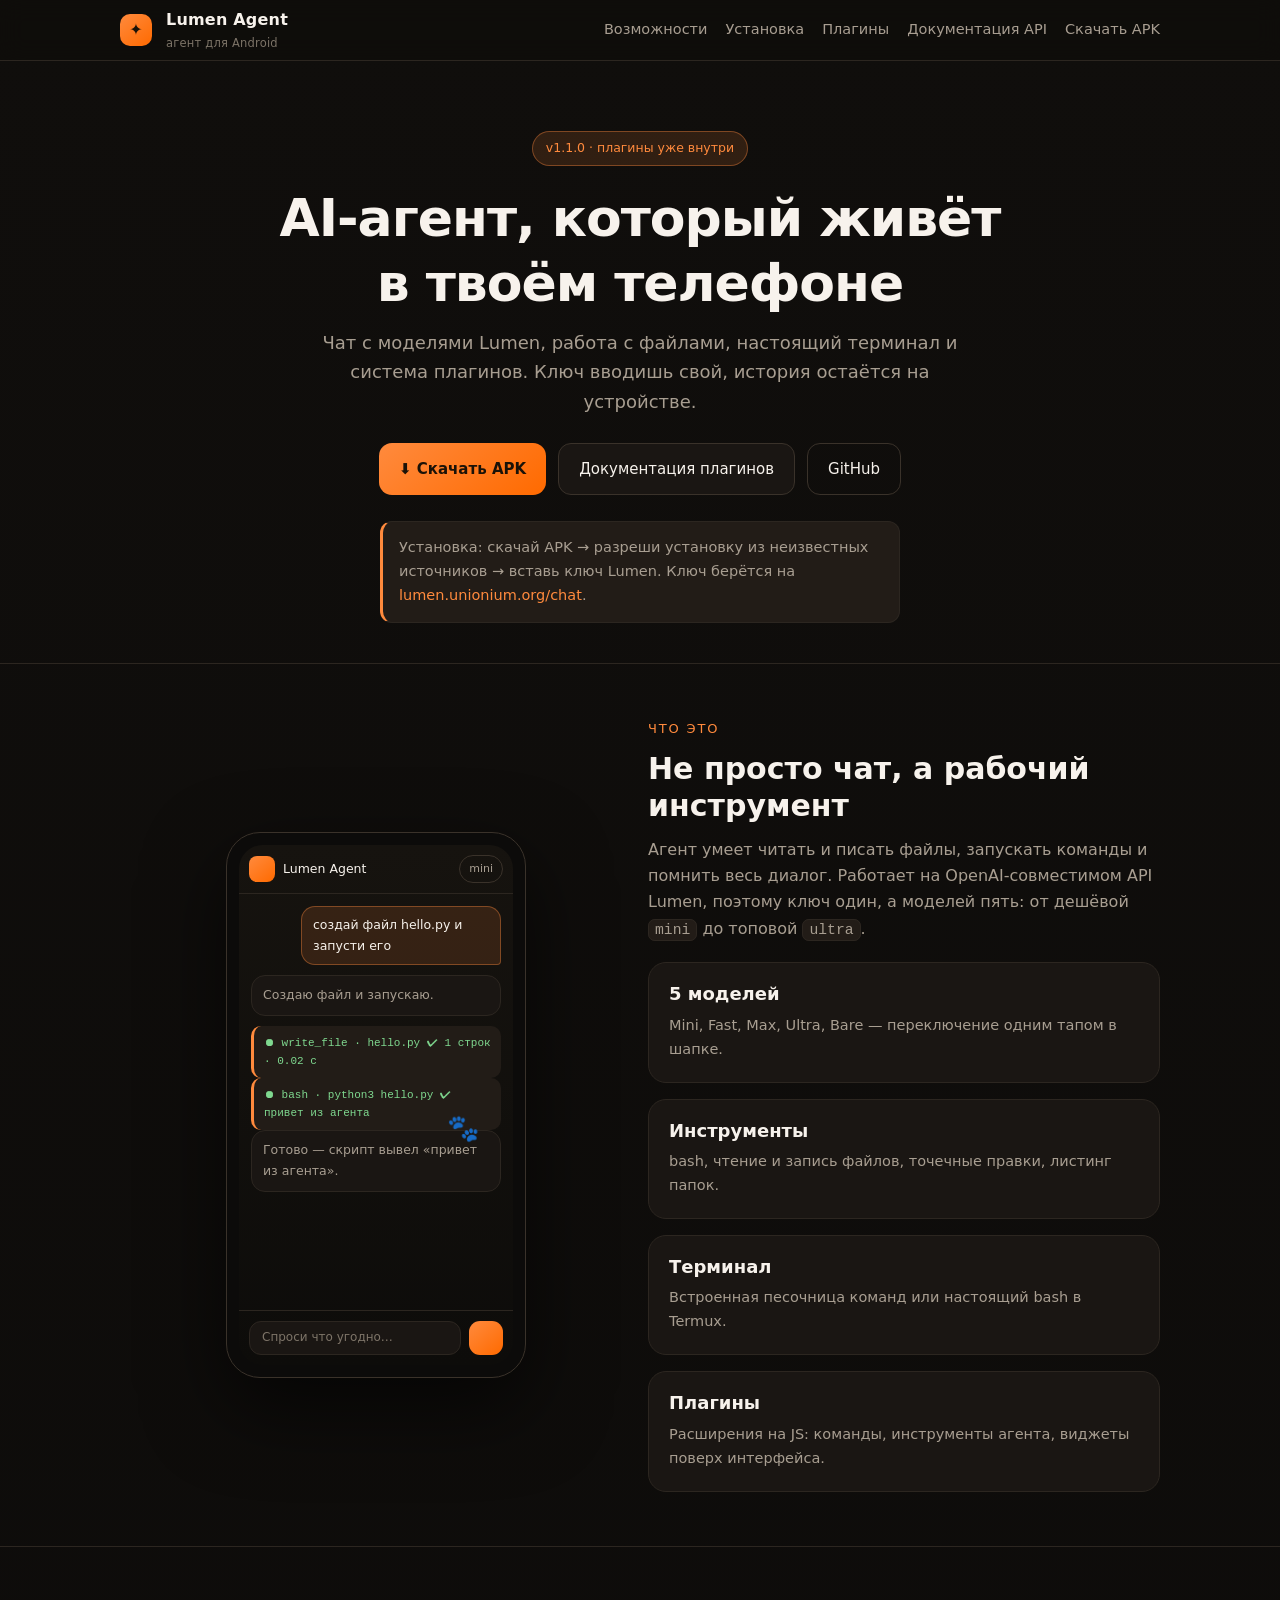
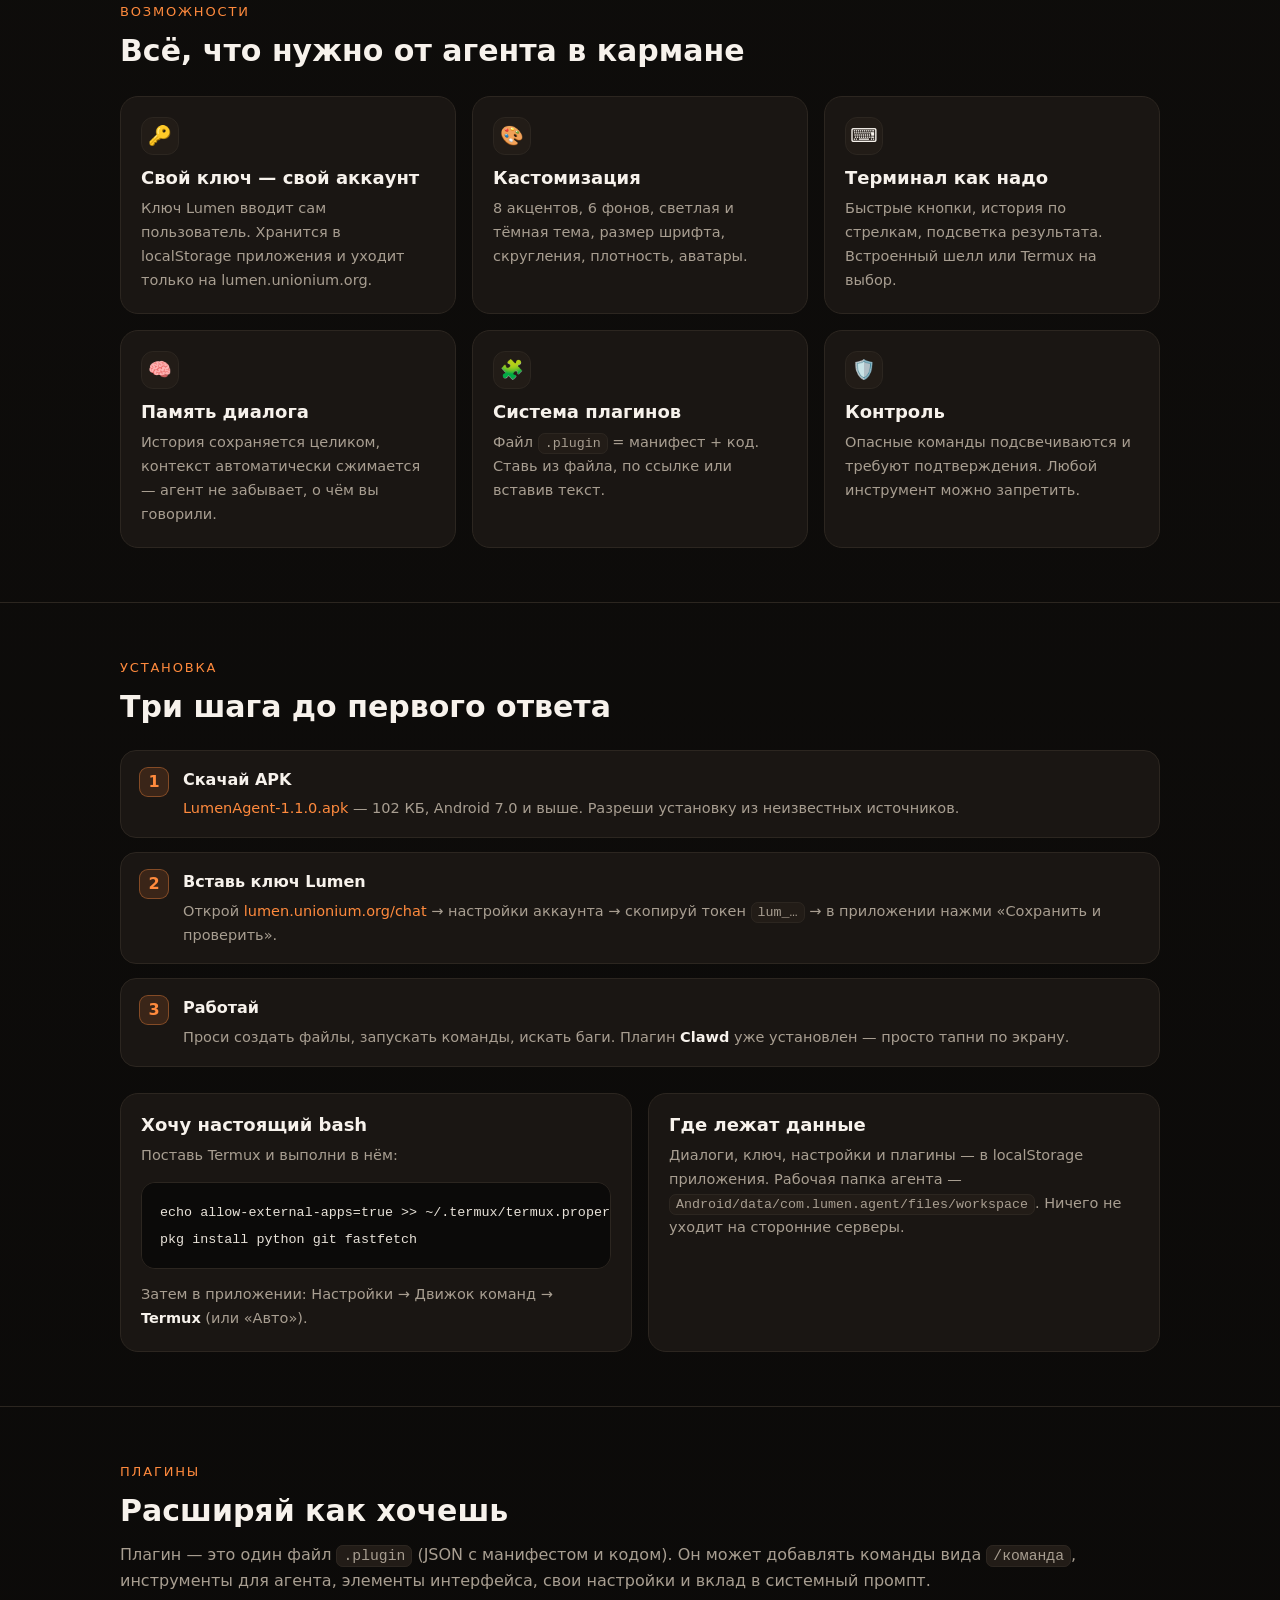
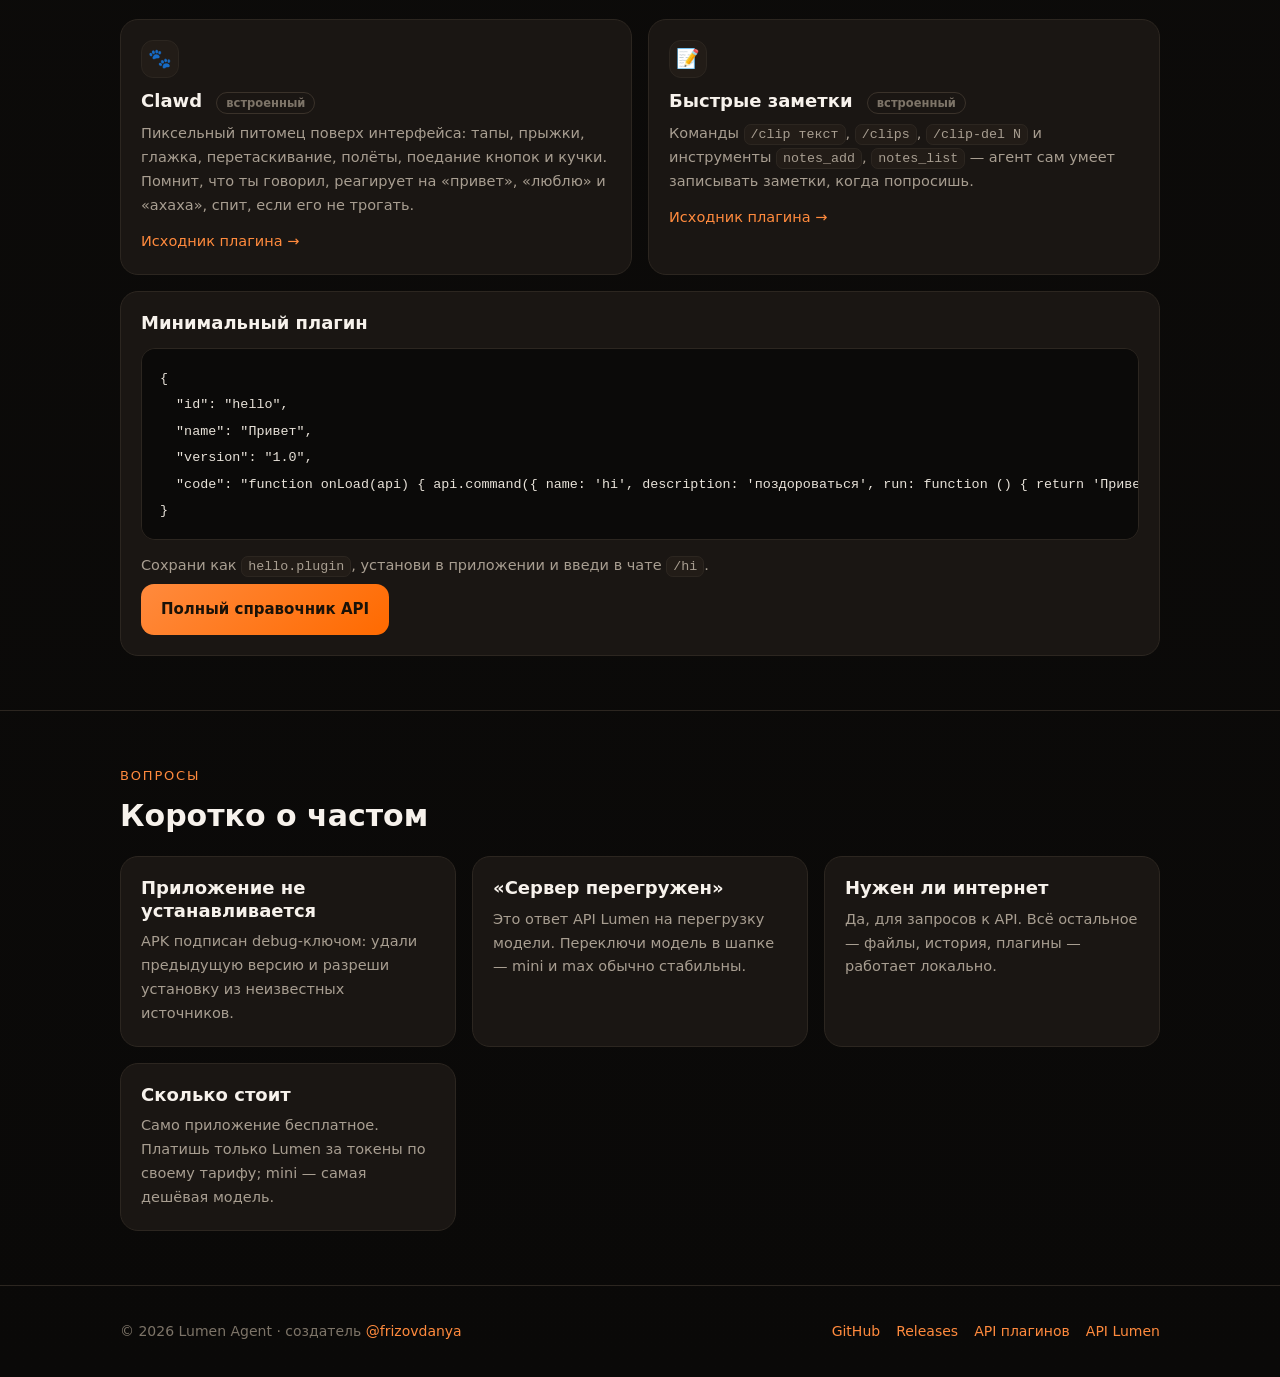
==== docs/index.html @ c400d5ae "Lumen Agent 1.1.0: GUI, система плагинов (Clawd, Быстрые заметки), документация, сборка APK" ====
<!DOCTYPE html>
<html lang="ru">
<head>
<meta charset="utf-8">
<meta name="viewport" content="width=device-width, initial-scale=1">
<title>Lumen Agent — AI-агент для Android с плагинами</title>
<meta name="description" content="AI-агент в кармане: чат с моделями Lumen, файлы, терминал, система плагинов. Бесплатный APK.">
<meta property="og:title" content="Lumen Agent — AI-агент для Android с плагинами">
<meta property="og:description" content="Чат с моделями Lumen, работа с файлами, терминал и система плагинов. Свой API-ключ, всё локально.">
<link rel="stylesheet" href="styles.css">
</head>
<body>

<header class="site">
  <div class="wrap">
    <div class="logo">✦</div>
    <div class="bname">Lumen Agent<span>агент для Android</span></div>
    <nav class="top" id="nav">
      <a href="#features">Возможности</a>
      <a href="#install">Установка</a>
      <a href="#plugins">Плагины</a>
      <a href="plugins.html">Документация API</a>
      <a href="https://github.com/frizovdanyash/agentlumenapi/releases">Скачать APK</a>
    </nav>
    <button class="burger" id="burger">Меню</button>
  </div>
</header>

<section class="hero">
  <div class="wrap">
    <div class="pill">v1.1.0 · плагины уже внутри</div>
    <h1>AI-агент, который живёт<br>в твоём телефоне</h1>
    <p class="lead">Чат с моделями Lumen, работа с файлами, настоящий терминал и система плагинов.
      Ключ вводишь свой, история остаётся на устройстве.</p>
    <div class="cta">
      <a class="btn primary" href="https://github.com/frizovdanyash/agentlumenapi/releases/latest/download/LumenAgent-1.1.0.apk">⬇ Скачать APK</a>
      <a class="btn" href="plugins.html">Документация плагинов</a>
      <a class="btn ghost" href="https://github.com/frizovdanyash/agentlumenapi">GitHub</a>
    </div>
    <p class="note" style="max-width:520px;margin:26px auto 0;text-align:left">
      Установка: скачай APK → разреши установку из неизвестных источников → вставь ключ Lumen.
      Ключ берётся на <a href="https://lumen.unionium.org/chat">lumen.unionium.org/chat</a>.
    </p>
  </div>
</section>

<section>
  <div class="wrap grid g2" style="align-items:center">
    <div class="phone">
      <div class="screen">
        <div class="phead"><div class="dot"></div><div style="font-size:12.5px">Lumen Agent</div><div class="chip">mini</div></div>
        <div class="pbody">
          <div class="bub">создай файл hello.py и запусти его</div>
          <div class="ans">Создаю файл и запускаю.</div>
          <div class="tool">⏺ write_file · hello.py ✔ 1 строк · 0.02 с</div>
          <div class="tool">⏺ bash · python3 hello.py ✔ привет из агента</div>
          <div class="ans">Готово — скрипт вывел «привет из агента».</div>
          <div class="pet"><div class="pixel">🐾</div></div>
        </div>
        <div class="composer"><div class="inp">Спроси что угодно…</div><div class="send"></div></div>
      </div>
    </div>
    <div>
      <div class="kicker">Что это</div>
      <h2>Не просто чат, а рабочий инструмент</h2>
      <p>Агент умеет читать и писать файлы, запускать команды и помнить весь диалог. Работает на
        OpenAI-совместимом API Lumen, поэтому ключ один, а моделей пять: от дешёвой <code>mini</code> до топовой <code>ultra</code>.</p>
      <div class="grid g2" style="margin-top:20px">
        <div class="card"><h3>5 моделей</h3><p>Mini, Fast, Max, Ultra, Bare — переключение одним тапом в шапке.</p></div>
        <div class="card"><h3>Инструменты</h3><p>bash, чтение и запись файлов, точечные правки, листинг папок.</p></div>
        <div class="card"><h3>Терминал</h3><p>Встроенная песочница команд или настоящий bash в Termux.</p></div>
        <div class="card"><h3>Плагины</h3><p>Расширения на JS: команды, инструменты агента, виджеты поверх интерфейса.</p></div>
      </div>
    </div>
  </div>
</section>

<section id="features">
  <div class="wrap">
    <div class="kicker">Возможности</div>
    <h2>Всё, что нужно от агента в кармане</h2>
    <div class="grid g3" style="margin-top:26px">
      <div class="card"><div class="ico">🔑</div><h3>Свой ключ — свой аккаунт</h3>
        <p>Ключ Lumen вводит сам пользователь. Хранится в localStorage приложения и уходит только на lumen.unionium.org.</p></div>
      <div class="card"><div class="ico">🎨</div><h3>Кастомизация</h3>
        <p>8 акцентов, 6 фонов, светлая и тёмная тема, размер шрифта, скругления, плотность, аватары.</p></div>
      <div class="card"><div class="ico">⌨️</div><h3>Терминал как надо</h3>
        <p>Быстрые кнопки, история по стрелкам, подсветка результата. Встроенный шелл или Termux на выбор.</p></div>
      <div class="card"><div class="ico">🧠</div><h3>Память диалога</h3>
        <p>История сохраняется целиком, контекст автоматически сжимается — агент не забывает, о чём вы говорили.</p></div>
      <div class="card"><div class="ico">🧩</div><h3>Система плагинов</h3>
        <p>Файл <code>.plugin</code> = манифест + код. Ставь из файла, по ссылке или вставив текст.</p></div>
      <div class="card"><div class="ico">🛡️</div><h3>Контроль</h3>
        <p>Опасные команды подсвечиваются и требуют подтверждения. Любой инструмент можно запретить.</p></div>
    </div>
  </div>
</section>

<section id="install">
  <div class="wrap">
    <div class="kicker">Установка</div>
    <h2>Три шага до первого ответа</h2>
    <div class="steps" style="margin-top:24px">
      <div class="step"><div class="n">1</div><div><b>Скачай APK</b>
        <p><a href="https://github.com/frizovdanyash/agentlumenapi/releases/latest/download/LumenAgent-1.1.0.apk">LumenAgent-1.1.0.apk</a> — 102 КБ, Android 7.0 и выше. Разреши установку из неизвестных источников.</p></div></div>
      <div class="step"><div class="n">2</div><div><b>Вставь ключ Lumen</b>
        <p>Открой <a href="https://lumen.unionium.org/chat">lumen.unionium.org/chat</a> → настройки аккаунта → скопируй токен <code>lum_…</code> →
          в приложении нажми «Сохранить и проверить».</p></div></div>
      <div class="step"><div class="n">3</div><div><b>Работай</b>
        <p>Проси создать файлы, запускать команды, искать баги. Плагин <strong>Clawd</strong> уже установлен — просто тапни по экрану.</p></div></div>
    </div>
    <div class="grid g2" style="margin-top:26px">
      <div class="card"><h3>Хочу настоящий bash</h3>
        <p>Поставь Termux и выполни в нём:</p>
        <pre><code>echo allow-external-apps=true &gt;&gt; ~/.termux/termux.properties
pkg install python git fastfetch</code></pre>
        <p>Затем в приложении: Настройки → Движок команд → <strong>Termux</strong> (или «Авто»).</p></div>
      <div class="card"><h3>Где лежат данные</h3>
        <p>Диалоги, ключ, настройки и плагины — в localStorage приложения. Рабочая папка агента —
          <code>Android/data/com.lumen.agent/files/workspace</code>. Ничего не уходит на сторонние серверы.</p></div>
    </div>
  </div>
</section>

<section id="plugins">
  <div class="wrap">
    <div class="kicker">Плагины</div>
    <h2>Расширяй как хочешь</h2>
    <p>Плагин — это один файл <code>.plugin</code> (JSON с манифестом и кодом). Он может добавлять команды вида
      <code>/команда</code>, инструменты для агента, элементы интерфейса, свои настройки и вклад в системный промпт.</p>
    <div class="grid g2" style="margin-top:24px">
      <div class="card">
        <div class="ico">🐾</div><h3>Clawd <span class="badge">встроенный</span></h3>
        <p>Пиксельный питомец поверх интерфейса: тапы, прыжки, глажка, перетаскивание, полёты, поедание кнопок и кучки.
          Помнит, что ты говорил, реагирует на «привет», «люблю» и «ахаха», спит, если его не трогать.</p>
        <p style="margin-top:12px"><a href="https://github.com/frizovdanyash/agentlumenapi/blob/main/plugins/clawd_pet.plugin">Исходник плагина →</a></p>
      </div>
      <div class="card">
        <div class="ico">📝</div><h3>Быстрые заметки <span class="badge">встроенный</span></h3>
        <p>Команды <code>/clip текст</code>, <code>/clips</code>, <code>/clip-del N</code> и инструменты
          <code>notes_add</code>, <code>notes_list</code> — агент сам умеет записывать заметки, когда попросишь.</p>
        <p style="margin-top:12px"><a href="https://github.com/frizovdanyash/agentlumenapi/blob/main/plugins/quick_notes.plugin">Исходник плагина →</a></p>
      </div>
    </div>
    <div class="card" style="margin-top:16px">
      <h3>Минимальный плагин</h3>
      <pre><code>{
  "id": "hello",
  "name": "Привет",
  "version": "1.0",
  "code": "function onLoad(api) { api.command({ name: 'hi', description: 'поздороваться', run: function () { return 'Привет!'; } }); }"
}</code></pre>
      <p>Сохрани как <code>hello.plugin</code>, установи в приложении и введи в чате <code>/hi</code>.</p>
      <a class="btn primary" href="plugins.html" style="margin-top:6px">Полный справочник API</a>
    </div>
  </div>
</section>

<section>
  <div class="wrap">
    <div class="kicker">Вопросы</div>
    <h2>Коротко о частом</h2>
    <div class="grid g2" style="margin-top:22px">
      <div class="card"><h3>Приложение не устанавливается</h3><p>APK подписан debug-ключом: удали предыдущую версию и разреши установку из неизвестных источников.</p></div>
      <div class="card"><h3>«Сервер перегружен»</h3><p>Это ответ API Lumen на перегрузку модели. Переключи модель в шапке — mini и max обычно стабильны.</p></div>
      <div class="card"><h3>Нужен ли интернет</h3><p>Да, для запросов к API. Всё остальное — файлы, история, плагины — работает локально.</p></div>
      <div class="card"><h3>Сколько стоит</h3><p>Само приложение бесплатное. Платишь только Lumen за токены по своему тарифу; mini — самая дешёвая модель.</p></div>
    </div>
  </div>
</section>

<footer>
  <div class="wrap row">
    <div>© 2026 Lumen Agent · создатель <a href="https://t.me/frizovdanya">@frizovdanya</a></div>
    <div style="margin-left:auto;display:flex;gap:16px;flex-wrap:wrap">
      <a href="https://github.com/frizovdanyash/agentlumenapi">GitHub</a>
      <a href="https://github.com/frizovdanyash/agentlumenapi/releases">Releases</a>
      <a href="plugins.html">API плагинов</a>
      <a href="https://lumen.unionium.org/docs">API Lumen</a>
    </div>
  </div>
</footer>

<script src="site.js"></script>
</body>
</html>
---- docs/styles.css ----
:root{
  --a:#ff8a3d; --a2:#ff6a00; --a-soft:rgba(255,138,61,.14); --a-line:rgba(255,138,61,.38);
  --bg:#0f0d0b; --bg2:#141210; --card:#1a1613; --card2:#221c17;
  --line:#2c2620; --line2:#3a322a;
  --text:#f7f2ec; --muted:#a89e91; --muted2:#7d7468;
  --ok:#7fd88f; --info:#7cc7ff;
  --mono:ui-monospace,SFMono-Regular,Menlo,Consolas,"Liberation Mono",monospace;
  --r:18px;
}
*{box-sizing:border-box}
html{scroll-behavior:smooth}
body{
  margin:0;background:radial-gradient(1200px 600px at 50% -10%,#2b1a0d 0%,transparent 60%),linear-gradient(180deg,#100e0c,#0a0908);
  color:var(--text);font:16px/1.65 -apple-system,system-ui,"Segoe UI",Roboto,sans-serif;
}
a{color:var(--a);text-decoration:none}
a:hover{text-decoration:underline}
.wrap{max-width:1080px;margin:0 auto;padding:0 20px}
code{font-family:var(--mono);font-size:.92em;background:var(--card2);border:1px solid var(--line);padding:2px 6px;border-radius:7px}
pre{background:#0b0a09;border:1px solid var(--line);border-radius:14px;padding:16px 18px;overflow:auto;margin:14px 0;position:relative}
pre code{background:none;border:0;padding:0;font-size:13.4px;line-height:1.6;color:#e8e2d9}
h1,h2,h3{line-height:1.25;margin:0 0 12px}
h1{font-size:clamp(30px,6vw,52px);letter-spacing:-.02em}
h2{font-size:clamp(22px,3.4vw,30px);margin-top:0}
h3{font-size:18px}
p{color:var(--muted);margin:0 0 14px}
strong{color:var(--text)}
header.site{position:sticky;top:0;z-index:30;background:rgba(15,13,11,.86);backdrop-filter:blur(12px);border-bottom:1px solid var(--line)}
header.site .wrap{display:flex;align-items:center;gap:14px;height:60px}
.logo{width:32px;height:32px;border-radius:10px;background:linear-gradient(140deg,var(--a),var(--a2));display:grid;place-items:center;font-weight:800;color:#1a1208}
.bname{font-weight:700;letter-spacing:.2px}
.bname span{display:block;font-size:11.5px;color:var(--muted2);font-weight:400}
nav.top{display:flex;gap:18px;margin-left:auto;font-size:14.5px}
nav.top a{color:var(--muted)}
nav.top a:hover{color:var(--text);text-decoration:none}
.burger{display:none;margin-left:auto;background:var(--card);border:1px solid var(--line);border-radius:10px;padding:8px 11px;cursor:pointer}
.hero{padding:70px 0 40px;text-align:center}
.pill{display:inline-flex;align-items:center;gap:8px;padding:6px 13px;border-radius:999px;border:1px solid var(--a-line);
  background:var(--a-soft);color:var(--a);font-size:12.5px;margin-bottom:20px}
.hero p.lead{font-size:18px;max-width:640px;margin:0 auto 26px;color:var(--muted)}
.cta{display:flex;gap:12px;justify-content:center;flex-wrap:wrap}
.btn{display:inline-flex;align-items:center;gap:9px;padding:13px 20px;border-radius:13px;border:1px solid var(--line2);
  background:var(--card);cursor:pointer;font-size:15px;color:var(--text)}
.btn:hover{text-decoration:none;transform:translateY(-1px)}
.btn.primary{background:linear-gradient(140deg,var(--a),var(--a2));border:0;color:#1a1208;font-weight:650}
.btn.ghost{background:transparent}
.grid{display:grid;gap:16px}
.g3{grid-template-columns:repeat(auto-fit,minmax(260px,1fr))}
.g2{grid-template-columns:repeat(auto-fit,minmax(320px,1fr))}
.g4{grid-template-columns:repeat(auto-fit,minmax(190px,1fr))}
.card{background:var(--card);border:1px solid var(--line);border-radius:var(--r);padding:20px}
.card h3{margin-bottom:8px}
.card p{margin:0;font-size:14.5px}
.card .ico{width:38px;height:38px;border-radius:12px;background:var(--card2);border:1px solid var(--line);display:grid;place-items:center;font-size:19px;margin-bottom:12px}
section{padding:54px 0;border-top:1px solid var(--line)}
section:first-of-type{border-top:0}
.kicker{color:var(--a);font-size:13px;letter-spacing:.14em;text-transform:uppercase;margin-bottom:10px}
.steps{counter-reset:s;display:grid;gap:14px}
.step{display:flex;gap:14px;background:var(--card);border:1px solid var(--line);border-radius:16px;padding:16px 18px}
.step .n{width:30px;height:30px;border-radius:9px;background:var(--a-soft);border:1px solid var(--a-line);color:var(--a);
  display:grid;place-items:center;font-weight:700;flex:0 0 auto}
.step b{display:block;margin-bottom:4px}
.step p{margin:0;font-size:14.5px}
table{width:100%;border-collapse:collapse;font-size:14.5px;margin:16px 0}
th,td{border:1px solid var(--line);padding:10px 12px;text-align:left;vertical-align:top}
th{background:var(--card2);font-weight:600}
td code{font-size:12.8px}
.td-1{width:26%}
footer{border-top:1px solid var(--line);padding:34px 0;color:var(--muted2);font-size:14px}
footer .row{display:flex;gap:18px;flex-wrap:wrap;align-items:center}
.phone{width:300px;margin:0 auto;border:1px solid var(--line2);border-radius:34px;background:#0c0b0a;padding:12px;
  box-shadow:0 30px 80px rgba(0,0,0,.6)}
.phone .screen{background:linear-gradient(180deg,#16130f,#0d0c0a);border-radius:24px;overflow:hidden;height:520px;display:flex;flex-direction:column}
.phone .phead{display:flex;align-items:center;gap:8px;padding:10px;border-bottom:1px solid var(--line)}
.phone .dot{width:26px;height:26px;border-radius:8px;background:linear-gradient(140deg,var(--a),var(--a2))}
.phone .chip{margin-left:auto;font-size:11px;padding:4px 9px;border-radius:999px;border:1px solid var(--line2);color:var(--muted)}
.phone .pbody{flex:1;padding:12px;font-size:12.5px;color:var(--muted);overflow:hidden}
.phone .bub{background:var(--a-soft);border:1px solid var(--a-line);border-radius:14px 14px 4px 14px;padding:8px 11px;color:var(--text);margin:0 0 10px auto;max-width:80%;width:fit-content}
.phone .ans{background:var(--card);border:1px solid var(--line);border-radius:14px;padding:9px 11px;margin-bottom:10px}
.phone .tool{border-left:3px solid var(--a);background:var(--card2);border-radius:10px;padding:8px 10px;font-family:var(--mono);font-size:11px;color:var(--ok)}
.phone .composer{margin-top:auto;border-top:1px solid var(--line);padding:10px;display:flex;gap:8px;align-items:center}
.phone .inp{flex:1;height:34px;border-radius:12px;background:var(--card);border:1px solid var(--line);color:var(--muted2);font-size:12px;display:flex;align-items:center;padding:0 12px}
.phone .send{width:34px;height:34px;border-radius:11px;background:linear-gradient(140deg,var(--a),var(--a2))}
.phone .pet{position:relative;height:0}
.phone .pixel{position:absolute;right:22px;bottom:52px;font-size:26px}
.badge{display:inline-block;font-size:11.5px;padding:3px 9px;border-radius:999px;border:1px solid var(--line2);color:var(--muted2);margin-left:8px}
.note{background:var(--card2);border:1px solid var(--line);border-left:3px solid var(--a);border-radius:12px;padding:14px 16px;font-size:14.5px;color:var(--muted)}
.toc{position:sticky;top:76px;align-self:start;font-size:14.5px}
.toc a{display:block;color:var(--muted);padding:5px 0}
.toc a:hover{color:var(--text);text-decoration:none}
.docs-grid{display:grid;grid-template-columns:220px 1fr;gap:34px;align-items:start}
.copy{position:absolute;top:10px;right:10px;font-size:11.5px;padding:5px 9px;border-radius:8px;background:var(--card2);
  border:1px solid var(--line2);color:var(--muted);cursor:pointer}
.copy:hover{color:var(--text)}
.anchor{scroll-margin-top:80px}
@media (max-width:880px){
  nav.top{display:none}
  nav.top.open{display:flex;position:absolute;top:60px;left:0;right:0;background:var(--bg2);border-bottom:1px solid var(--line);
    flex-direction:column;padding:14px 20px;gap:12px}
  .burger{display:block}
  .docs-grid{grid-template-columns:1fr}
  .toc{position:static;border:1px solid var(--line);border-radius:14px;padding:14px;margin-bottom:20px;background:var(--card)}
}
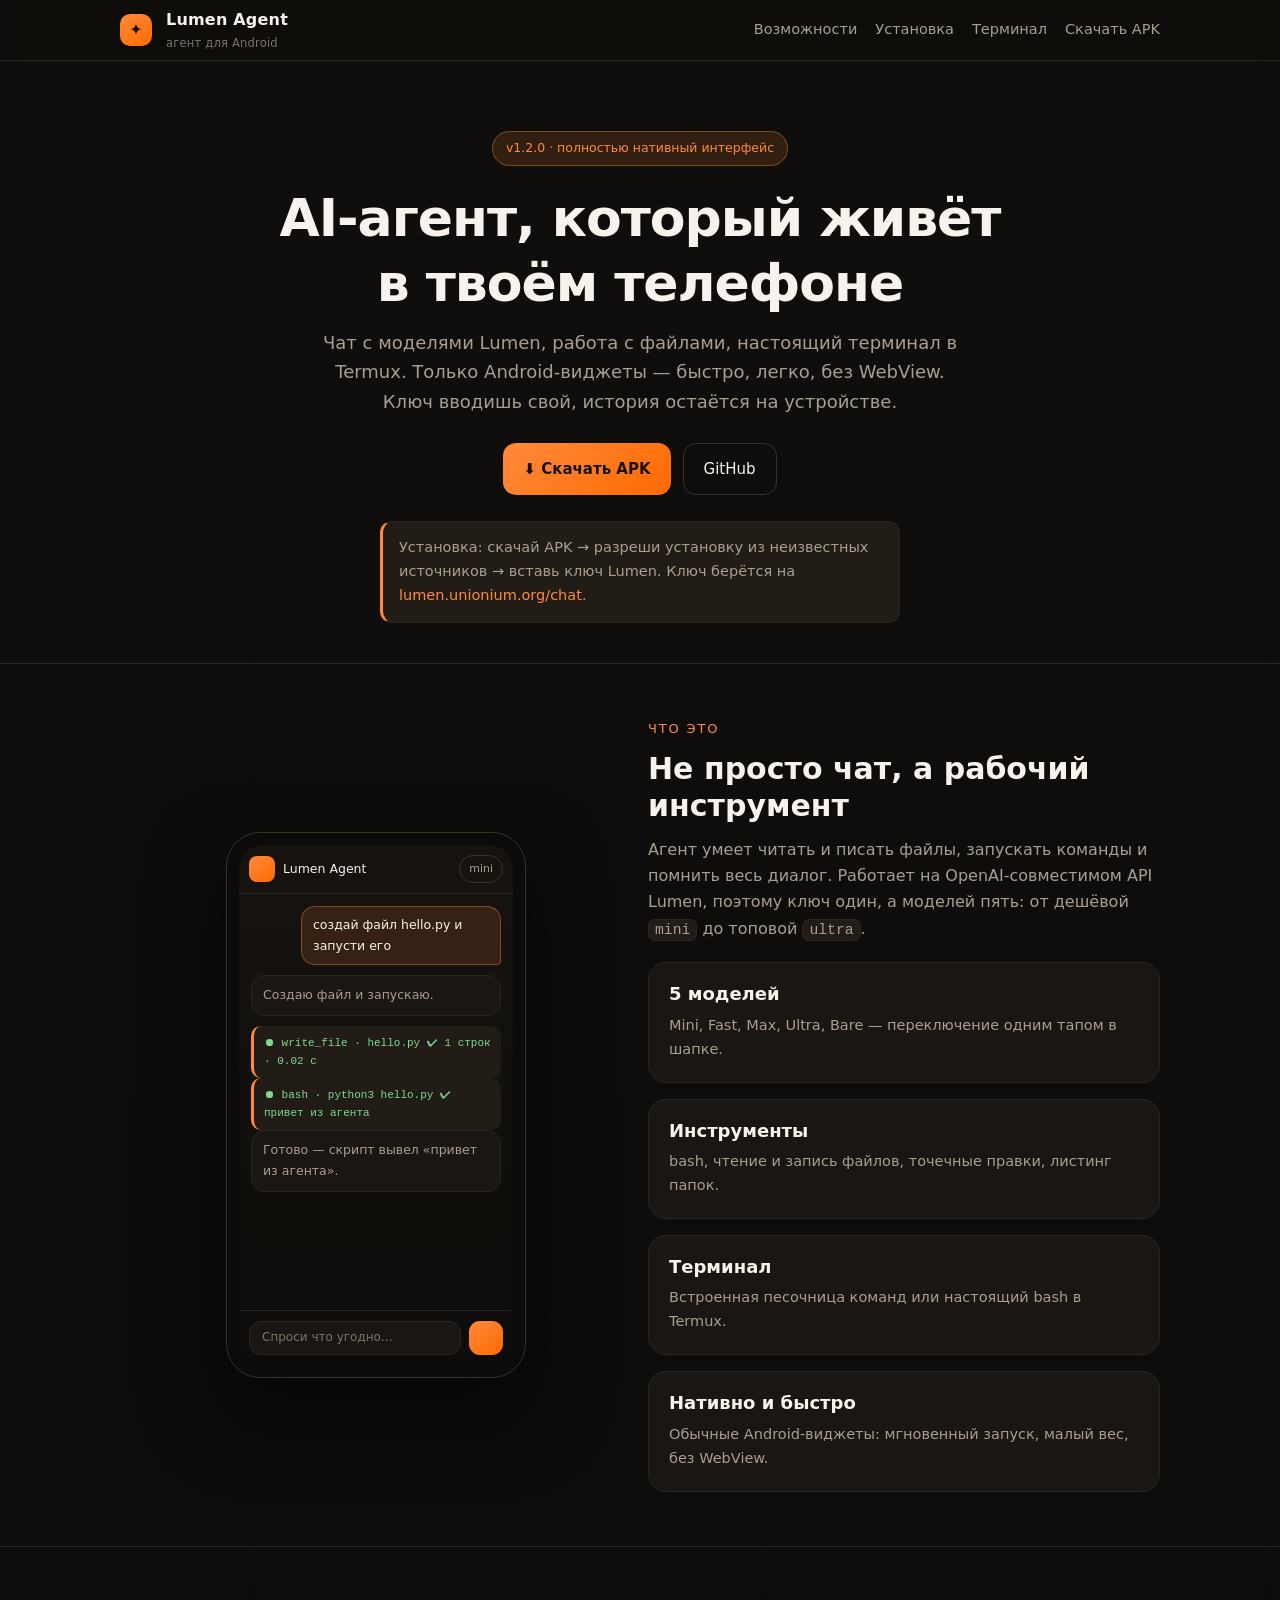
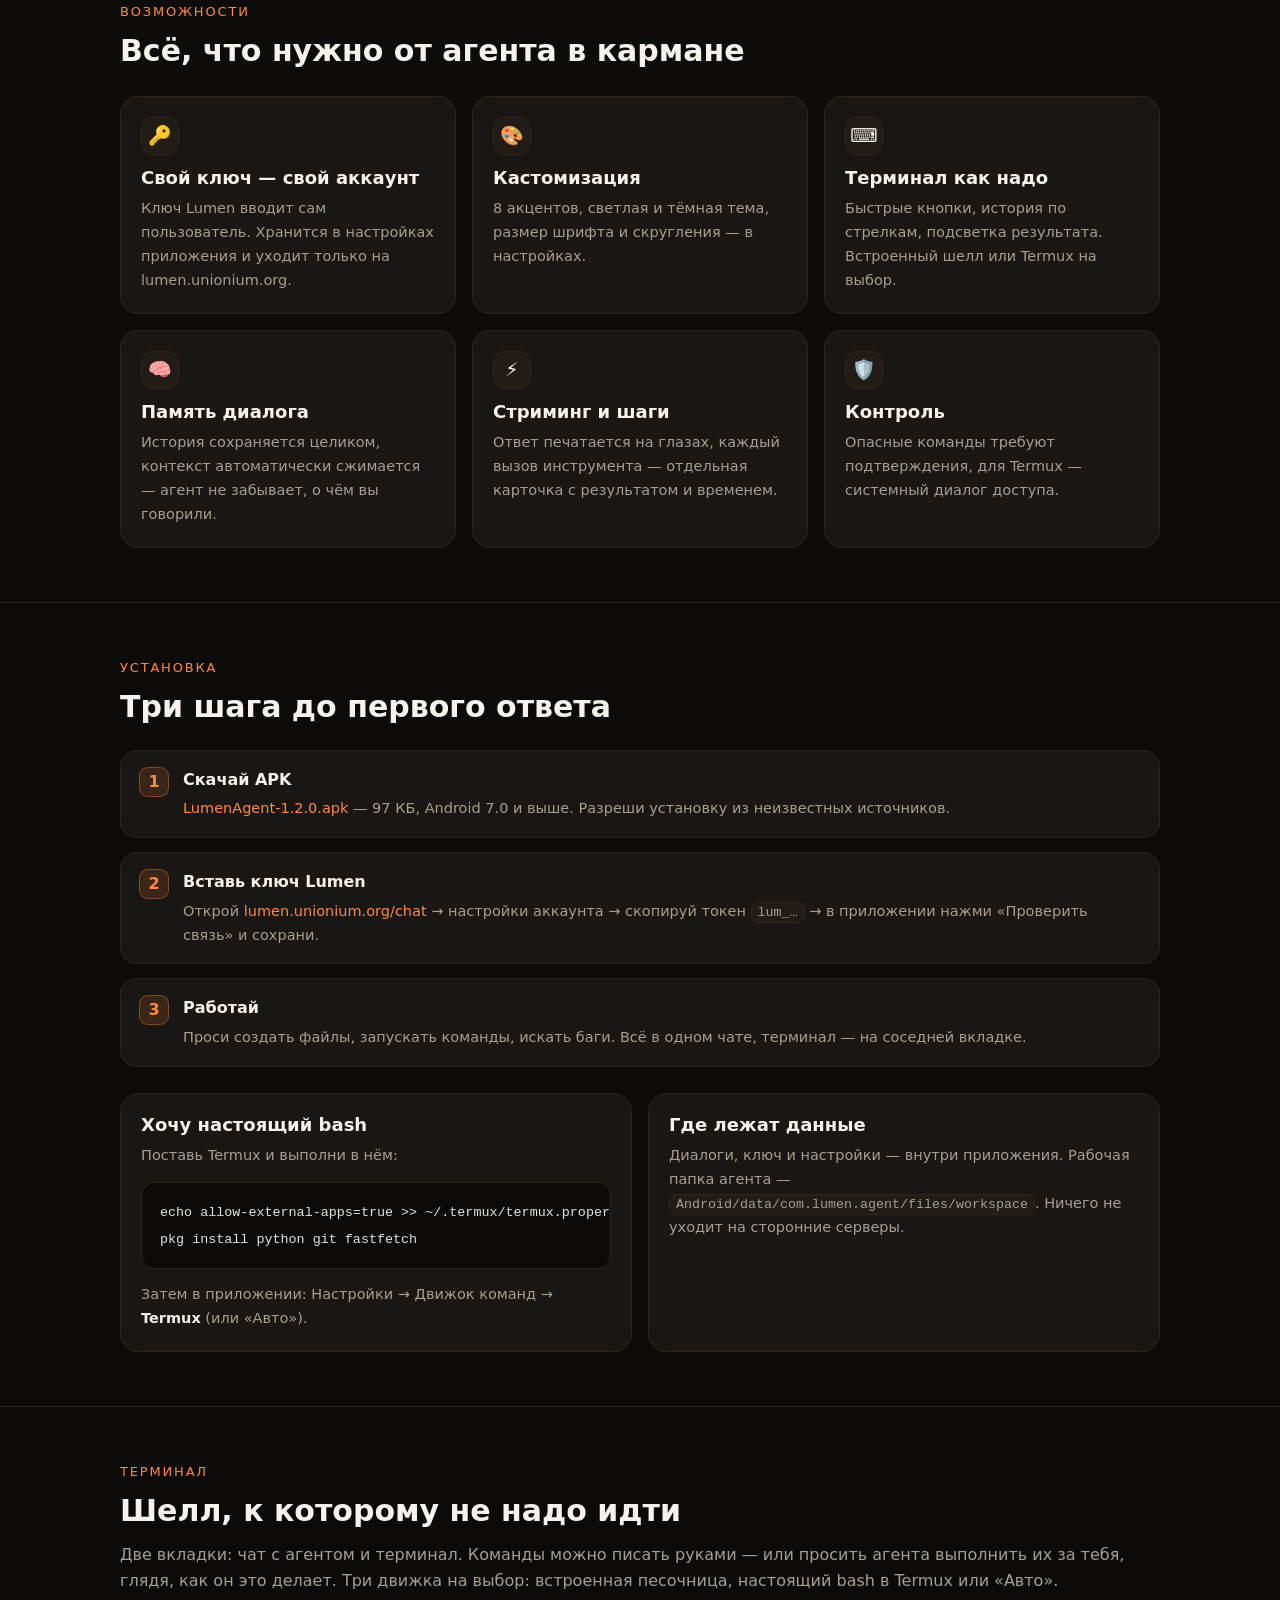
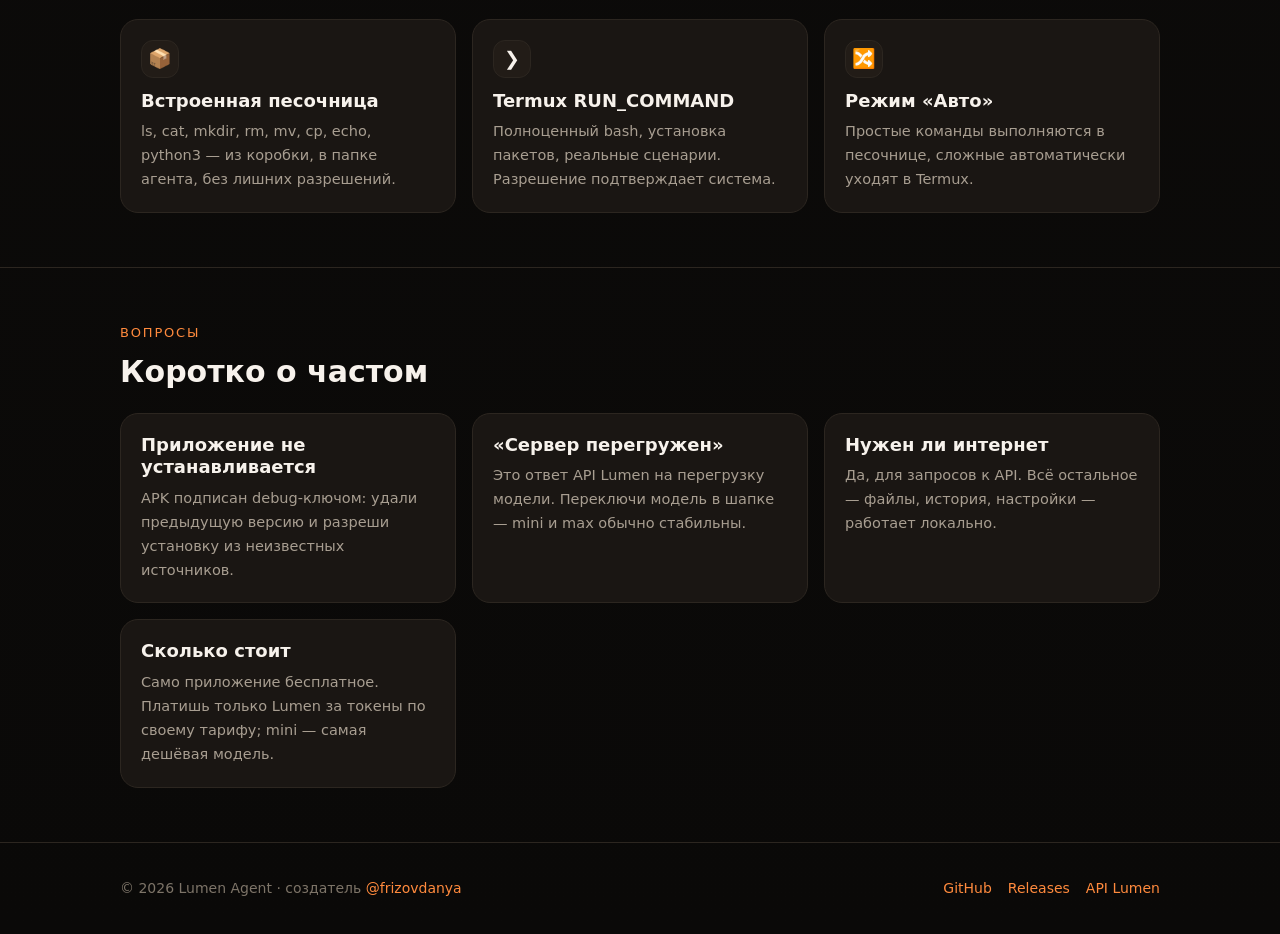
==== commit 1712234c: "Lumen Agent 1.2.0: нативный интерфейс без WebView" ====
--- a/docs/index.html
+++ b/docs/index.html
@@ -3,10 +3,10 @@
 <head>
 <meta charset="utf-8">
 <meta name="viewport" content="width=device-width, initial-scale=1">
-<title>Lumen Agent — AI-агент для Android с плагинами</title>
-<meta name="description" content="AI-агент в кармане: чат с моделями Lumen, файлы, терминал, система плагинов. Бесплатный APK.">
-<meta property="og:title" content="Lumen Agent — AI-агент для Android с плагинами">
-<meta property="og:description" content="Чат с моделями Lumen, работа с файлами, терминал и система плагинов. Свой API-ключ, всё локально.">
+<title>Lumen Agent — нативный AI-агент для Android</title>
+<meta name="description" content="AI-агент в кармане: чат с моделями Lumen, файлы, терминал, Termux. Полностью нативный интерфейс, бесплатный APK.">
+<meta property="og:title" content="Lumen Agent — нативный AI-агент для Android">
+<meta property="og:description" content="Чат с моделями Lumen, работа с файлами и настоящий терминал. Свой API-ключ, всё локально, без WebView.">
 <link rel="stylesheet" href="styles.css">
 </head>
 <body>
@@ -18,8 +18,7 @@
     <nav class="top" id="nav">
       <a href="#features">Возможности</a>
       <a href="#install">Установка</a>
-      <a href="#plugins">Плагины</a>
-      <a href="plugins.html">Документация API</a>
+      <a href="#terminal">Терминал</a>
       <a href="https://github.com/frizovdanyash/agentlumenapi/releases">Скачать APK</a>
     </nav>
     <button class="burger" id="burger">Меню</button>
@@ -28,13 +27,12 @@
 
 <section class="hero">
   <div class="wrap">
-    <div class="pill">v1.1.0 · плагины уже внутри</div>
+    <div class="pill">v1.2.0 · полностью нативный интерфейс</div>
     <h1>AI-агент, который живёт<br>в твоём телефоне</h1>
-    <p class="lead">Чат с моделями Lumen, работа с файлами, настоящий терминал и система плагинов.
-      Ключ вводишь свой, история остаётся на устройстве.</p>
+    <p class="lead">Чат с моделями Lumen, работа с файлами, настоящий терминал в Termux.
+      Только Android-виджеты — быстро, легко, без WebView. Ключ вводишь свой, история остаётся на устройстве.</p>
     <div class="cta">
-      <a class="btn primary" href="https://github.com/frizovdanyash/agentlumenapi/releases/latest/download/LumenAgent-1.1.0.apk">⬇ Скачать APK</a>
-      <a class="btn" href="plugins.html">Документация плагинов</a>
+      <a class="btn primary" href="https://github.com/frizovdanyash/agentlumenapi/releases/latest/download/LumenAgent-1.2.0.apk">⬇ Скачать APK</a>
       <a class="btn ghost" href="https://github.com/frizovdanyash/agentlumenapi">GitHub</a>
     </div>
     <p class="note" style="max-width:520px;margin:26px auto 0;text-align:left">
@@ -55,7 +53,6 @@
           <div class="tool">⏺ write_file · hello.py ✔ 1 строк · 0.02 с</div>
           <div class="tool">⏺ bash · python3 hello.py ✔ привет из агента</div>
           <div class="ans">Готово — скрипт вывел «привет из агента».</div>
-          <div class="pet"><div class="pixel">🐾</div></div>
         </div>
         <div class="composer"><div class="inp">Спроси что угодно…</div><div class="send"></div></div>
       </div>
@@ -69,7 +66,7 @@
         <div class="card"><h3>5 моделей</h3><p>Mini, Fast, Max, Ultra, Bare — переключение одним тапом в шапке.</p></div>
         <div class="card"><h3>Инструменты</h3><p>bash, чтение и запись файлов, точечные правки, листинг папок.</p></div>
         <div class="card"><h3>Терминал</h3><p>Встроенная песочница команд или настоящий bash в Termux.</p></div>
-        <div class="card"><h3>Плагины</h3><p>Расширения на JS: команды, инструменты агента, виджеты поверх интерфейса.</p></div>
+        <div class="card"><h3>Нативно и быстро</h3><p>Обычные Android-виджеты: мгновенный запуск, малый вес, без WebView.</p></div>
       </div>
     </div>
   </div>
@@ -81,17 +78,17 @@
     <h2>Всё, что нужно от агента в кармане</h2>
     <div class="grid g3" style="margin-top:26px">
       <div class="card"><div class="ico">🔑</div><h3>Свой ключ — свой аккаунт</h3>
-        <p>Ключ Lumen вводит сам пользователь. Хранится в localStorage приложения и уходит только на lumen.unionium.org.</p></div>
+        <p>Ключ Lumen вводит сам пользователь. Хранится в настройках приложения и уходит только на lumen.unionium.org.</p></div>
       <div class="card"><div class="ico">🎨</div><h3>Кастомизация</h3>
-        <p>8 акцентов, 6 фонов, светлая и тёмная тема, размер шрифта, скругления, плотность, аватары.</p></div>
+        <p>8 акцентов, светлая и тёмная тема, размер шрифта и скругления — в настройках.</p></div>
       <div class="card"><div class="ico">⌨️</div><h3>Терминал как надо</h3>
         <p>Быстрые кнопки, история по стрелкам, подсветка результата. Встроенный шелл или Termux на выбор.</p></div>
       <div class="card"><div class="ico">🧠</div><h3>Память диалога</h3>
         <p>История сохраняется целиком, контекст автоматически сжимается — агент не забывает, о чём вы говорили.</p></div>
-      <div class="card"><div class="ico">🧩</div><h3>Система плагинов</h3>
-        <p>Файл <code>.plugin</code> = манифест + код. Ставь из файла, по ссылке или вставив текст.</p></div>
+      <div class="card"><div class="ico">⚡</div><h3>Стриминг и шаги</h3>
+        <p>Ответ печатается на глазах, каждый вызов инструмента — отдельная карточка с результатом и временем.</p></div>
       <div class="card"><div class="ico">🛡️</div><h3>Контроль</h3>
-        <p>Опасные команды подсвечиваются и требуют подтверждения. Любой инструмент можно запретить.</p></div>
+        <p>Опасные команды требуют подтверждения, для Termux — системный диалог доступа.</p></div>
     </div>
   </div>
 </section>
@@ -102,12 +99,12 @@
     <h2>Три шага до первого ответа</h2>
     <div class="steps" style="margin-top:24px">
       <div class="step"><div class="n">1</div><div><b>Скачай APK</b>
-        <p><a href="https://github.com/frizovdanyash/agentlumenapi/releases/latest/download/LumenAgent-1.1.0.apk">LumenAgent-1.1.0.apk</a> — 102 КБ, Android 7.0 и выше. Разреши установку из неизвестных источников.</p></div></div>
+        <p><a href="https://github.com/frizovdanyash/agentlumenapi/releases/latest/download/LumenAgent-1.2.0.apk">LumenAgent-1.2.0.apk</a> — 97 КБ, Android 7.0 и выше. Разреши установку из неизвестных источников.</p></div></div>
       <div class="step"><div class="n">2</div><div><b>Вставь ключ Lumen</b>
         <p>Открой <a href="https://lumen.unionium.org/chat">lumen.unionium.org/chat</a> → настройки аккаунта → скопируй токен <code>lum_…</code> →
-          в приложении нажми «Сохранить и проверить».</p></div></div>
+          в приложении нажми «Проверить связь» и сохрани.</p></div></div>
       <div class="step"><div class="n">3</div><div><b>Работай</b>
-        <p>Проси создать файлы, запускать команды, искать баги. Плагин <strong>Clawd</strong> уже установлен — просто тапни по экрану.</p></div></div>
+        <p>Проси создать файлы, запускать команды, искать баги. Всё в одном чате, терминал — на соседней вкладке.</p></div></div>
     </div>
     <div class="grid g2" style="margin-top:26px">
       <div class="card"><h3>Хочу настоящий bash</h3>
@@ -116,42 +113,25 @@
 pkg install python git fastfetch</code></pre>
         <p>Затем в приложении: Настройки → Движок команд → <strong>Termux</strong> (или «Авто»).</p></div>
       <div class="card"><h3>Где лежат данные</h3>
-        <p>Диалоги, ключ, настройки и плагины — в localStorage приложения. Рабочая папка агента —
+        <p>Диалоги, ключ и настройки — внутри приложения. Рабочая папка агента —
           <code>Android/data/com.lumen.agent/files/workspace</code>. Ничего не уходит на сторонние серверы.</p></div>
     </div>
   </div>
 </section>
 
-<section id="plugins">
+<section id="terminal">
   <div class="wrap">
-    <div class="kicker">Плагины</div>
-    <h2>Расширяй как хочешь</h2>
-    <p>Плагин — это один файл <code>.plugin</code> (JSON с манифестом и кодом). Он может добавлять команды вида
-      <code>/команда</code>, инструменты для агента, элементы интерфейса, свои настройки и вклад в системный промпт.</p>
-    <div class="grid g2" style="margin-top:24px">
-      <div class="card">
-        <div class="ico">🐾</div><h3>Clawd <span class="badge">встроенный</span></h3>
-        <p>Пиксельный питомец поверх интерфейса: тапы, прыжки, глажка, перетаскивание, полёты, поедание кнопок и кучки.
-          Помнит, что ты говорил, реагирует на «привет», «люблю» и «ахаха», спит, если его не трогать.</p>
-        <p style="margin-top:12px"><a href="https://github.com/frizovdanyash/agentlumenapi/blob/main/plugins/clawd_pet.plugin">Исходник плагина →</a></p>
-      </div>
-      <div class="card">
-        <div class="ico">📝</div><h3>Быстрые заметки <span class="badge">встроенный</span></h3>
-        <p>Команды <code>/clip текст</code>, <code>/clips</code>, <code>/clip-del N</code> и инструменты
-          <code>notes_add</code>, <code>notes_list</code> — агент сам умеет записывать заметки, когда попросишь.</p>
-        <p style="margin-top:12px"><a href="https://github.com/frizovdanyash/agentlumenapi/blob/main/plugins/quick_notes.plugin">Исходник плагина →</a></p>
-      </div>
-    </div>
-    <div class="card" style="margin-top:16px">
-      <h3>Минимальный плагин</h3>
-      <pre><code>{
-  "id": "hello",
-  "name": "Привет",
-  "version": "1.0",
-  "code": "function onLoad(api) { api.command({ name: 'hi', description: 'поздороваться', run: function () { return 'Привет!'; } }); }"
-}</code></pre>
-      <p>Сохрани как <code>hello.plugin</code>, установи в приложении и введи в чате <code>/hi</code>.</p>
-      <a class="btn primary" href="plugins.html" style="margin-top:6px">Полный справочник API</a>
+    <div class="kicker">Терминал</div>
+    <h2>Шелл, к которому не надо идти</h2>
+    <p>Две вкладки: чат с агентом и терминал. Команды можно писать руками — или просить агента выполнить их за тебя,
+      глядя, как он это делает. Три движка на выбор: встроенная песочница, настоящий bash в Termux или «Авто».</p>
+    <div class="grid g3" style="margin-top:24px">
+      <div class="card"><div class="ico">📦</div><h3>Встроенная песочница</h3>
+        <p>ls, cat, mkdir, rm, mv, cp, echo, python3 — из коробки, в папке агента, без лишних разрешений.</p></div>
+      <div class="card"><div class="ico">❯</div><h3>Termux RUN_COMMAND</h3>
+        <p>Полноценный bash, установка пакетов, реальные сценарии. Разрешение подтверждает система.</p></div>
+      <div class="card"><div class="ico">🔀</div><h3>Режим «Авто»</h3>
+        <p>Простые команды выполняются в песочнице, сложные автоматически уходят в Termux.</p></div>
     </div>
   </div>
 </section>
@@ -163,7 +143,7 @@
     <div class="grid g2" style="margin-top:22px">
       <div class="card"><h3>Приложение не устанавливается</h3><p>APK подписан debug-ключом: удали предыдущую версию и разреши установку из неизвестных источников.</p></div>
       <div class="card"><h3>«Сервер перегружен»</h3><p>Это ответ API Lumen на перегрузку модели. Переключи модель в шапке — mini и max обычно стабильны.</p></div>
-      <div class="card"><h3>Нужен ли интернет</h3><p>Да, для запросов к API. Всё остальное — файлы, история, плагины — работает локально.</p></div>
+      <div class="card"><h3>Нужен ли интернет</h3><p>Да, для запросов к API. Всё остальное — файлы, история, настройки — работает локально.</p></div>
       <div class="card"><h3>Сколько стоит</h3><p>Само приложение бесплатное. Платишь только Lumen за токены по своему тарифу; mini — самая дешёвая модель.</p></div>
     </div>
   </div>
@@ -175,7 +155,6 @@
     <div style="margin-left:auto;display:flex;gap:16px;flex-wrap:wrap">
       <a href="https://github.com/frizovdanyash/agentlumenapi">GitHub</a>
       <a href="https://github.com/frizovdanyash/agentlumenapi/releases">Releases</a>
-      <a href="plugins.html">API плагинов</a>
       <a href="https://lumen.unionium.org/docs">API Lumen</a>
     </div>
   </div>
--- a/docs/styles.css
+++ b/docs/styles.css
@@ -81,8 +81,6 @@
 .phone .composer{margin-top:auto;border-top:1px solid var(--line);padding:10px;display:flex;gap:8px;align-items:center}
 .phone .inp{flex:1;height:34px;border-radius:12px;background:var(--card);border:1px solid var(--line);color:var(--muted2);font-size:12px;display:flex;align-items:center;padding:0 12px}
 .phone .send{width:34px;height:34px;border-radius:11px;background:linear-gradient(140deg,var(--a),var(--a2))}
-.phone .pet{position:relative;height:0}
-.phone .pixel{position:absolute;right:22px;bottom:52px;font-size:26px}
 .badge{display:inline-block;font-size:11.5px;padding:3px 9px;border-radius:999px;border:1px solid var(--line2);color:var(--muted2);margin-left:8px}
 .note{background:var(--card2);border:1px solid var(--line);border-left:3px solid var(--a);border-radius:12px;padding:14px 16px;font-size:14.5px;color:var(--muted)}
 .toc{position:sticky;top:76px;align-self:start;font-size:14.5px}
